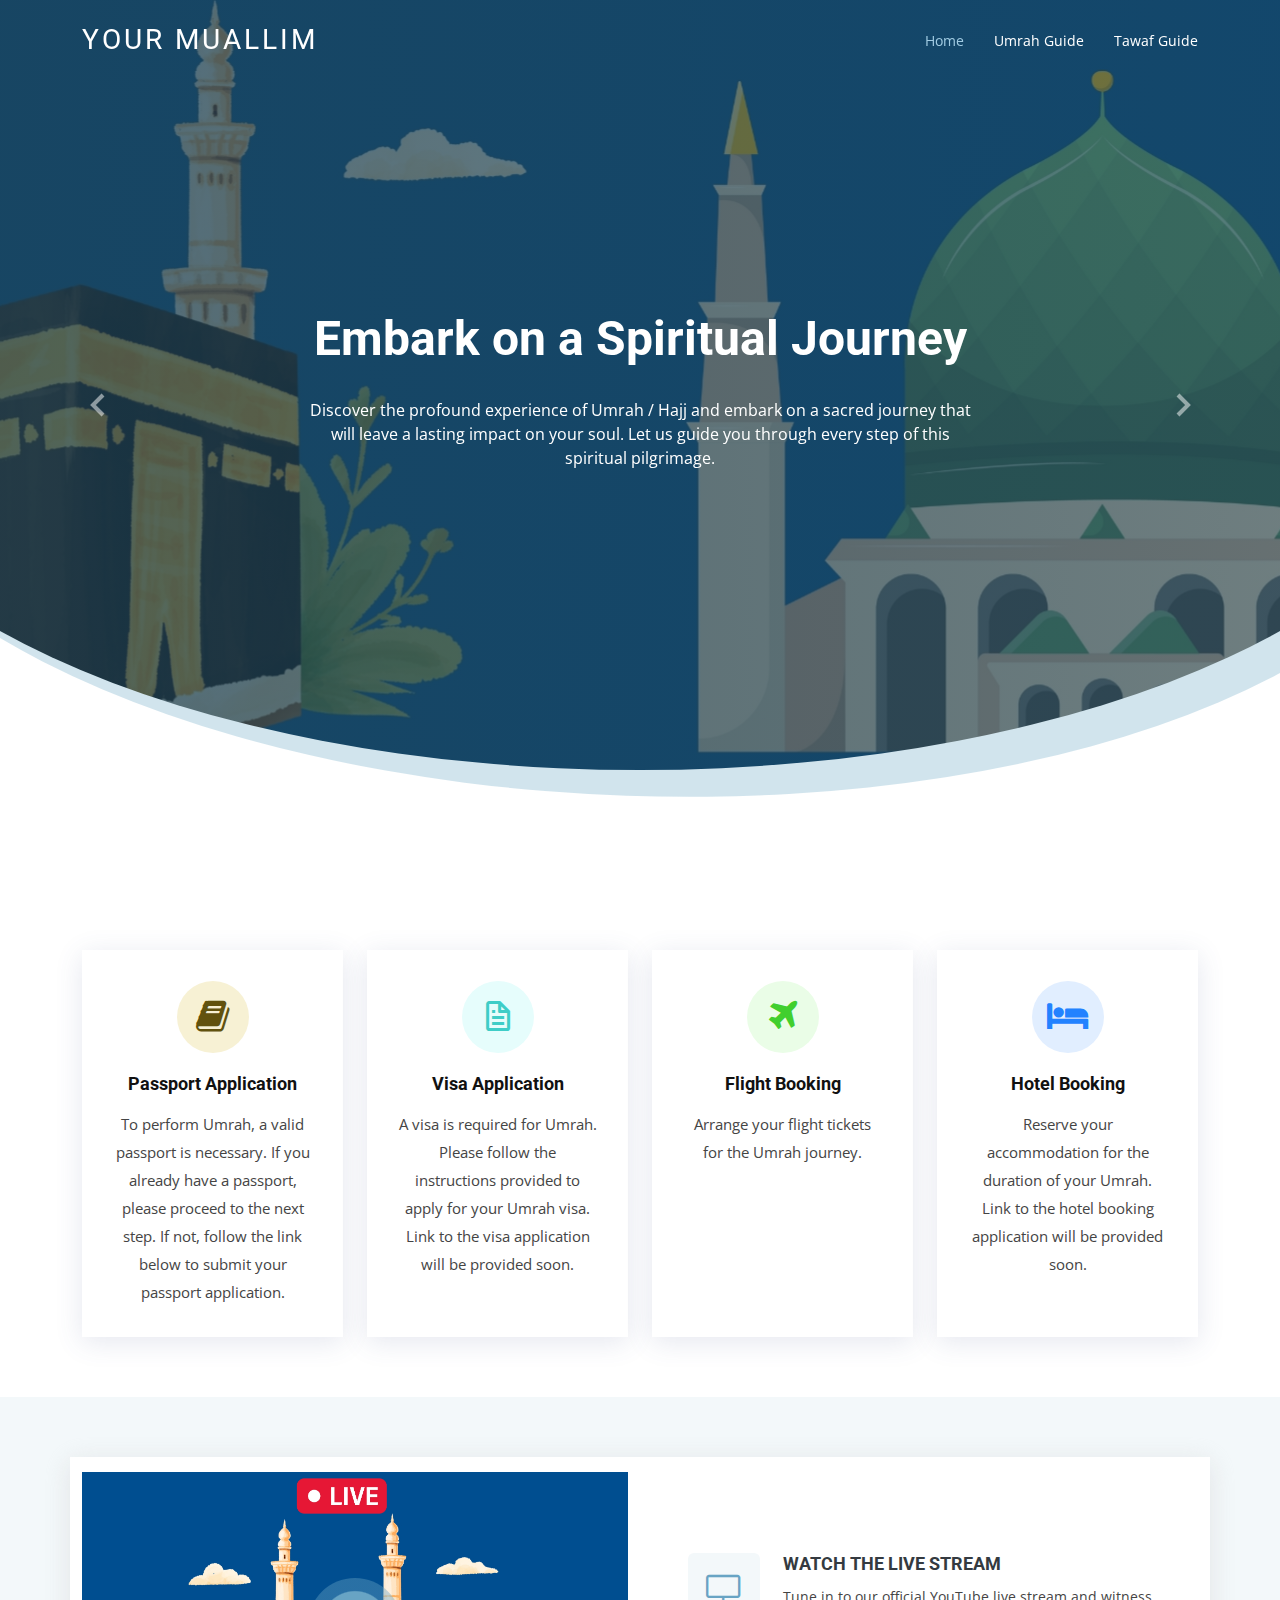
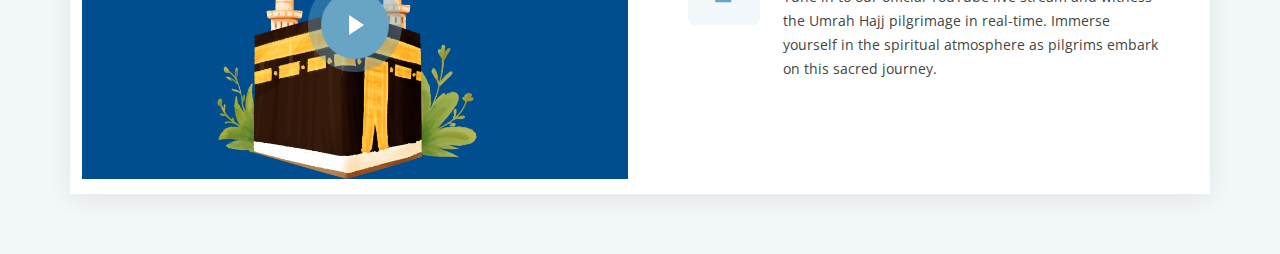
==== index.html @ bcca9d4d "Add files via upload" ====
<!DOCTYPE html>
<html lang="en">

<head>
  <meta charset="utf-8">
  <meta content="width=device-width, initial-scale=1.0" name="viewport">

  <title>Moderna Bootstrap Template - Index</title>
  <meta content="" name="description">
  <meta content="" name="keywords">

  <!-- Favicons -->
  <link href="assets/img/favicon.png" rel="icon">
  <link href="assets/img/apple-touch-icon.png" rel="apple-touch-icon">

  <!-- Google Fonts -->
  <link href="https://fonts.googleapis.com/css?family=Open+Sans:300,300i,400,400i,600,600i,700,700i|Roboto:300,300i,400,400i,500,500i,700,700i&display=swap" rel="stylesheet">

  <!-- Vendor CSS Files -->
  <link href="assets/vendor/animate.css/animate.min.css" rel="stylesheet">
  <link href="assets/vendor/aos/aos.css" rel="stylesheet">
  <link href="assets/vendor/bootstrap/css/bootstrap.min.css" rel="stylesheet">
  <link href="assets/vendor/bootstrap-icons/bootstrap-icons.css" rel="stylesheet">
  <link href="assets/vendor/boxicons/css/boxicons.min.css" rel="stylesheet">
  <link href="assets/vendor/glightbox/css/glightbox.min.css" rel="stylesheet">
  <link href="assets/vendor/swiper/swiper-bundle.min.css" rel="stylesheet">
  <link rel="stylesheet" href="https://cdnjs.cloudflare.com/ajax/libs/font-awesome/4.7.0/css/font-awesome.min.css">

  <!-- Template Main CSS File -->
  <link href="assets/css/style.css" rel="stylesheet">

  <!-- =======================================================
  * Template Name: Moderna
  * Updated: Mar 10 2023 with Bootstrap v5.2.3
  * Template URL: https://bootstrapmade.com/free-bootstrap-template-corporate-moderna/
  * Author: BootstrapMade.com
  * License: https://bootstrapmade.com/license/
  ======================================================== -->
</head>

<body>

  <!-- ======= Header ======= -->
  <header id="header" class="fixed-top d-flex align-items-center header-transparent">
    <div class="container d-flex justify-content-between align-items-center">

      <div class="logo">
        <h1 class="text-light"><a href="index.html"><span>Your Muallim</span></a></h1>
        <!-- Uncomment below if you prefer to use an image logo -->
        <!-- <a href="index.html"><img src="assets/img/logo.png" alt="" class="img-fluid"></a>-->
      </div>

      <nav id="navbar" class="navbar">
        <ul>
          <li><a class="active " href="index.html">Home</a></li>
          <li><a href="umrah.html">Umrah Guide</a></li>
          <li><a href="tawaf_steps.html">Tawaf Guide</a></li>
          <!-- <li><a href="portfolio.html">Portfolio</a></li>
          <li><a href="team.html">Team</a></li>
          <li><a href="blog.html">Blog</a></li>
          <li class="dropdown"><a href="#"><span>Drop Down</span> <i class="bi bi-chevron-down"></i></a>
            <ul>
              <li><a href="#">Drop Down 1</a></li>
              <li class="dropdown"><a href="#"><span>Deep Drop Down</span> <i class="bi bi-chevron-right"></i></a>
                <ul>
                  <li><a href="#">Deep Drop Down 1</a></li>
                  <li><a href="#">Deep Drop Down 2</a></li>
                  <li><a href="#">Deep Drop Down 3</a></li>
                  <li><a href="#">Deep Drop Down 4</a></li>
                  <li><a href="#">Deep Drop Down 5</a></li>
                </ul>
              </li>
              <li><a href="#">Drop Down 2</a></li>
              <li><a href="#">Drop Down 3</a></li>
              <li><a href="#">Drop Down 4</a></li>
            </ul>
          </li>
          <li><a href="contact.html">Contact Us</a></li> -->
        </ul>
        <i class="bi bi-list mobile-nav-toggle"></i>
      </nav><!-- .navbar -->

    </div>
  </header><!-- End Header -->

  <!-- ======= Hero Section ======= -->
  <section id="hero" class="d-flex justify-cntent-center align-items-center">
    <div id="heroCarousel" class="container carousel carousel-fade" data-bs-ride="carousel" data-bs-interval="5000">

      <!-- Slide 1 -->
      <div class="carousel-item active">
        <div class="carousel-container">
          <h2 class="animate__animated animate__fadeInDown">Embark on a <span>Spiritual Journey</span></h2>
          <p class="animate__animated animate__fadeInUp">Discover the profound experience of Umrah / Hajj and embark on a sacred journey that will leave a lasting impact on your soul. Let us guide you through every step of this spiritual pilgrimage.</p>
          <!-- <a href="" class="btn-get-started animate__animated animate__fadeInUp">Read More</a> -->
        </div>
      </div>

      <!-- Slide 2 -->
      <div class="carousel-item">
        <div class="carousel-container">
          <h2 class="animate__animated animate__fadeInDown">Step-by-Step Guidance</h2>
          <p class="animate__animated animate__fadeInUp">Our comprehensive guide provides you with step-by-step instructions for performing Umrah Hajj, ensuring you have a seamless and meaningful experience. From visa application to rituals and prayers, we've got you covered.</p>
          <!-- <a href="" class="btn-get-started animate__animated animate__fadeInUp">Read More</a> -->
        </div>
      </div>

      <!-- Slide 3 -->
      <div class="carousel-item">
        <div class="carousel-container">
          <h2 class="animate__animated animate__fadeInDown">Explore Holy Sites</h2>
          <p class="animate__animated animate__fadeInUp">Uncover the beauty and significance of the holy sites during your Umrah Hajj pilgrimage. Visit the Kaaba, Masjid al-Haram, and other sacred places that hold deep historical and religious significance. Let us be your guide to these cherished destinations.</p>
          <!-- <a href="" class="btn-get-started animate__animated animate__fadeInUp">Read More</a> -->
        </div>
      </div>

      <a class="carousel-control-prev" href="#heroCarousel" role="button" data-bs-slide="prev">
        <span class="carousel-control-prev-icon bx bx-chevron-left" aria-hidden="true"></span>
      </a>

      <a class="carousel-control-next" href="#heroCarousel" role="button" data-bs-slide="next">
        <span class="carousel-control-next-icon bx bx-chevron-right" aria-hidden="true"></span>
      </a>

    </div>
  </section><!-- End Hero -->

  <main id="main">

    <!-- ======= Services Section ======= -->
    <section class="services">
      <div class="container">

        <div class="row">
          <div class="col-md-6 col-lg-3 d-flex align-items-stretch" data-aos="fade-up">
            <div class="icon-box icon-box-pink">
              <div class="icon"><i class="fa fa-book"></i></div>
              <h4 class="title"><a href="">Passport Application</a></h4>
              <p class="description">To perform Umrah, a valid passport is necessary. If you already have a passport, please proceed to the next step. If not, follow the link below to submit your passport application.</p>
            </div>
          </div>

          <div class="col-md-6 col-lg-3 d-flex align-items-stretch" data-aos="fade-up" data-aos-delay="100">
            <div class="icon-box icon-box-cyan">
              <div class="icon"><i class="bx bx-file"></i></div>
              <h4 class="title"><a href="">Visa Application</a></h4>
              <p class="description">A visa is required for Umrah. Please follow the instructions provided to apply for your Umrah visa. Link to the visa application will be provided soon.</p>
            </div>
          </div>

          <div class="col-md-6 col-lg-3 d-flex align-items-stretch" data-aos="fade-up" data-aos-delay="200">
            <div class="icon-box icon-box-green">
              <div class="icon"><i class="fa fa-plane"></i></div>
              <h4 class="title"><a href="">Flight Booking</a></h4>
              <p class="description">Arrange your flight tickets for the Umrah journey.</p>
            </div>
          </div>

          <div class="col-md-6 col-lg-3 d-flex align-items-stretch" data-aos="fade-up" data-aos-delay="200">
            <div class="icon-box icon-box-blue">
              <div class="icon"><i class="fa fa-hotel"></i></div>
              <h4 class="title"><a href="">Hotel Booking</a></h4>
              <p class="description">Reserve your accommodation for the duration of your Umrah. Link to the hotel booking application will be provided soon.</p>
            </div>
          </div>

        </div>

      </div>
    </section><!-- End Services Section -->

    <!-- ======= Why Us Section ======= -->
    <section class="why-us section-bg" data-aos="fade-up" date-aos-delay="200">
      <div class="container">

        <div class="row">
          <div class="col-lg-6 video-box" id="videoContainer">
            <img src="assets/img/live_haram.jpg" class="img-fluid" alt="" style="height:100%;">
            <a href="#videoContainer" class="venobox play-btn mb-4" data-vbtype="video" data-autoplay="true" onclick="replaceWithIframe()"></a>
          </div>          

          <script>
            function replaceWithIframe() {
              var videoContainer = document.getElementById("videoContainer");
              videoContainer.innerHTML = '<iframe width="100%" height="100%" src="https://www.youtube.com/embed/qK-zm6rcYmA?autoplay=1" title="YouTube video player" frameborder="0" allow="accelerometer; autoplay; clipboard-write; encrypted-media; gyroscope; picture-in-picture; web-share" allowfullscreen></iframe>';
            }
          </script>
          
          <!-- <iframe width="817" height="460" src="https://www.youtube.com/embed/qK-zm6rcYmA" title="بث مباشر || قناة القرآن الكريم || Makkah Live" frameborder="0" allow="accelerometer; autoplay; clipboard-write; encrypted-media; gyroscope; picture-in-picture; web-share" allowfullscreen></iframe>           -->

          <div class="col-lg-6 d-flex flex-column justify-content-center p-5">

            <div class="icon-box">
              <div class="icon"><i class="fa fa-tv"></i></div>
              <h4 class="title"><a href="">Watch the Live Stream</a></h4>
              <p class="description">Tune in to our official YouTube live stream and witness the Umrah Hajj pilgrimage in real-time. Immerse yourself in the spiritual atmosphere as pilgrims embark on this sacred journey.</p>
            </div>

            <!-- <div class="icon-box">
              <div class="icon"><i class="bx bx-gift"></i></div>
              <h4 class="title"><a href="">Nemo Enim</a></h4>
              <p class="description">At vero eos et accusamus et iusto odio dignissimos ducimus qui blanditiis praesentium voluptatum deleniti atque</p>
            </div> -->

          </div>
        </div>

      </div>
    </section><!-- End Why Us Section -->

    <!-- ======= Features Section ======= -->
    <!-- <section class="features">
      <div class="container">

        <div class="section-title">
          <h2>Features</h2>
          <p>Magnam dolores commodi suscipit. Necessitatibus eius consequatur ex aliquid fuga eum quidem. Sit sint consectetur velit. Quisquam quos quisquam cupiditate. Et nemo qui impedit suscipit alias ea. Quia fugiat sit in iste officiis commodi quidem hic quas.</p>
        </div>

        <div class="row" data-aos="fade-up">
          <div class="col-md-5">
            <img src="assets/img/features-1.svg" class="img-fluid" alt="">
          </div>
          <div class="col-md-7 pt-4">
            <h3>Voluptatem dignissimos provident quasi corporis voluptates sit assumenda.</h3>
            <p class="fst-italic">
              Lorem ipsum dolor sit amet, consectetur adipiscing elit, sed do eiusmod tempor incididunt ut labore et dolore
              magna aliqua.
            </p>
            <ul>
              <li><i class="bi bi-check"></i> Ullamco laboris nisi ut aliquip ex ea commodo consequat.</li>
              <li><i class="bi bi-check"></i> Duis aute irure dolor in reprehenderit in voluptate velit.</li>
            </ul>
          </div>
        </div>

        <div class="row" data-aos="fade-up">
          <div class="col-md-5 order-1 order-md-2">
            <img src="assets/img/features-2.svg" class="img-fluid" alt="">
          </div>
          <div class="col-md-7 pt-5 order-2 order-md-1">
            <h3>Corporis temporibus maiores provident</h3>
            <p class="fst-italic">
              Lorem ipsum dolor sit amet, consectetur adipiscing elit, sed do eiusmod tempor incididunt ut labore et dolore
              magna aliqua.
            </p>
            <p>
              Ullamco laboris nisi ut aliquip ex ea commodo consequat. Duis aute irure dolor in reprehenderit in voluptate
              velit esse cillum dolore eu fugiat nulla pariatur. Excepteur sint occaecat cupidatat non proident, sunt in
              culpa qui officia deserunt mollit anim id est laborum
            </p>
          </div>
        </div>

        <div class="row" data-aos="fade-up">
          <div class="col-md-5">
            <img src="assets/img/features-3.svg" class="img-fluid" alt="">
          </div>
          <div class="col-md-7 pt-5">
            <h3>Sunt consequatur ad ut est nulla consectetur reiciendis animi voluptas</h3>
            <p>Cupiditate placeat cupiditate placeat est ipsam culpa. Delectus quia minima quod. Sunt saepe odit aut quia voluptatem hic voluptas dolor doloremque.</p>
            <ul>
              <li><i class="bi bi-check"></i> Ullamco laboris nisi ut aliquip ex ea commodo consequat.</li>
              <li><i class="bi bi-check"></i> Duis aute irure dolor in reprehenderit in voluptate velit.</li>
              <li><i class="bi bi-check"></i> Facilis ut et voluptatem aperiam. Autem soluta ad fugiat.</li>
            </ul>
          </div>
        </div>

        <div class="row" data-aos="fade-up">
          <div class="col-md-5 order-1 order-md-2">
            <img src="assets/img/features-4.svg" class="img-fluid" alt="">
          </div>
          <div class="col-md-7 pt-5 order-2 order-md-1">
            <h3>Quas et necessitatibus eaque impedit ipsum animi consequatur incidunt in</h3>
            <p class="fst-italic">
              Lorem ipsum dolor sit amet, consectetur adipiscing elit, sed do eiusmod tempor incididunt ut labore et dolore
              magna aliqua.
            </p>
            <p>
              Ullamco laboris nisi ut aliquip ex ea commodo consequat. Duis aute irure dolor in reprehenderit in voluptate
              velit esse cillum dolore eu fugiat nulla pariatur. Excepteur sint occaecat cupidatat non proident, sunt in
              culpa qui officia deserunt mollit anim id est laborum
            </p>
          </div>
        </div>

      </div>
    </section> --> <!-- End Features Section -->

  <!-- </main>End #main -->

  <!-- ======= Footer ======= -->
  <!-- <footer id="footer" data-aos="fade-up" data-aos-easing="ease-in-out" data-aos-duration="500">

    <div class="footer-newsletter">
      <div class="container">
        <div class="row">
          <div class="col-lg-6">
            <h4>Our Newsletter</h4>
            <p>Tamen quem nulla quae legam multos aute sint culpa legam noster magna</p>
          </div>
          <div class="col-lg-6">
            <form action="" method="post">
              <input type="email" name="email"><input type="submit" value="Subscribe">
            </form>
          </div>
        </div>
      </div>
    </div>

    <div class="footer-top">
      <div class="container">
        <div class="row">

          <div class="col-lg-3 col-md-6 footer-links">
            <h4>Useful Links</h4>
            <ul>
              <li><i class="bx bx-chevron-right"></i> <a href="#">Home</a></li>
              <li><i class="bx bx-chevron-right"></i> <a href="#">About us</a></li>
              <li><i class="bx bx-chevron-right"></i> <a href="#">Services</a></li>
              <li><i class="bx bx-chevron-right"></i> <a href="#">Terms of service</a></li>
              <li><i class="bx bx-chevron-right"></i> <a href="#">Privacy policy</a></li>
            </ul>
          </div>

          <div class="col-lg-3 col-md-6 footer-links">
            <h4>Our Services</h4>
            <ul>
              <li><i class="bx bx-chevron-right"></i> <a href="#">Web Design</a></li>
              <li><i class="bx bx-chevron-right"></i> <a href="#">Web Development</a></li>
              <li><i class="bx bx-chevron-right"></i> <a href="#">Product Management</a></li>
              <li><i class="bx bx-chevron-right"></i> <a href="#">Marketing</a></li>
              <li><i class="bx bx-chevron-right"></i> <a href="#">Graphic Design</a></li>
            </ul>
          </div>

          <div class="col-lg-3 col-md-6 footer-contact">
            <h4>Contact Us</h4>
            <p>
              A108 Adam Street <br>
              New York, NY 535022<br>
              United States <br><br>
              <strong>Phone:</strong> +1 5589 55488 55<br>
              <strong>Email:</strong> info@example.com<br>
            </p>

          </div>

          <div class="col-lg-3 col-md-6 footer-info">
            <h3>About Moderna</h3>
            <p>Cras fermentum odio eu feugiat lide par naso tierra. Justo eget nada terra videa magna derita valies darta donna mare fermentum iaculis eu non diam phasellus.</p>
            <div class="social-links mt-3">
              <a href="#" class="twitter"><i class="bx bxl-twitter"></i></a>
              <a href="#" class="facebook"><i class="bx bxl-facebook"></i></a>
              <a href="#" class="instagram"><i class="bx bxl-instagram"></i></a>
              <a href="#" class="linkedin"><i class="bx bxl-linkedin"></i></a>
            </div>
          </div>

        </div>
      </div>
    </div> --> 

    <!-- <div class="container">
      <div class="copyright">
        &copy; Copyright <strong><span>Moderna</span></strong>. All Rights Reserved
      </div>
      <div class="credits"> -->
        <!-- All the links in the footer should remain intact. -->
        <!-- You can delete the links only if you purchased the pro version. -->
        <!-- Licensing information: https://bootstrapmade.com/license/ -->
        <!-- Purchase the pro version with working PHP/AJAX contact form: https://bootstrapmade.com/free-bootstrap-template-corporate-moderna/ -->
        <!-- Designed by <a href="https://bootstrapmade.com/">BootstrapMade</a>
      </div>
    </div> -->
  <!-- </footer>End Footer -->

  <!-- <a href="#" class="back-to-top d-flex align-items-center justify-content-center"><i class="bi bi-arrow-up-short"></i></a> -->

  <!-- Vendor JS Files -->
  <script src="assets/vendor/purecounter/purecounter_vanilla.js"></script>
  <script src="assets/vendor/aos/aos.js"></script>
  <script src="assets/vendor/bootstrap/js/bootstrap.bundle.min.js"></script>
  <script src="assets/vendor/glightbox/js/glightbox.min.js"></script>
  <script src="assets/vendor/isotope-layout/isotope.pkgd.min.js"></script>
  <script src="assets/vendor/swiper/swiper-bundle.min.js"></script>
  <script src="assets/vendor/waypoints/noframework.waypoints.js"></script>
  <script src="assets/vendor/php-email-form/validate.js"></script>

  <!-- Template Main JS File -->
  <script src="assets/js/main.js"></script>

</body>

</html>
---- assets/css/style.css ----
/**
* Template Name: Moderna
* Updated: Mar 10 2023 with Bootstrap v5.2.3
* Template URL: https://bootstrapmade.com/free-bootstrap-template-corporate-moderna/
* Author: BootstrapMade.com
* License: https://bootstrapmade.com/license/
*/

/*--------------------------------------------------------------
# General
--------------------------------------------------------------*/
body {
  font-family: "Open Sans", sans-serif;
  color: #444;
}

a {
  color: #4fa6d5;
  text-decoration: none;
}

a:hover {
  color: #45beff;
  text-decoration: none;
}

h1,
h2,
h3,
h4,
h5,
h6,
.font-primary {
  font-family: "Roboto", sans-serif;
}

/*--------------------------------------------------------------
# Back to top button
--------------------------------------------------------------*/
.back-to-top {
  position: fixed;
  visibility: hidden;
  opacity: 0;
  right: 15px;
  bottom: 15px;
  z-index: 99999;
  background: #68A4C4;
  width: 40px;
  height: 40px;
  border-radius: 4px;
  transition: all 0.4s;
}

.back-to-top i {
  font-size: 24px;
  color: #fff;
  line-height: 0;
}

.back-to-top:hover {
  background: #85b6cf;
  color: #fff;
}

.back-to-top.active {
  visibility: visible;
  opacity: 1;
}

/*--------------------------------------------------------------
# Header
--------------------------------------------------------------*/
#header {
  height: 80px;
  transition: all 0.5s;
  z-index: 997;
  transition: all 0.5s;
  background: #1e4356;
}

#header.header-transparent {
  background: none;
}

#header.header-scrolled {
  background: rgba(30, 67, 86, 0.8);
  height: 60px;
}

#header .logo h1 {
  font-size: 28px;
  margin: 0;
  padding: 4px 0;
  line-height: 1;
  font-weight: 400;
  letter-spacing: 3px;
  text-transform: uppercase;
}

#header .logo h1 a,
#header .logo h1 a:hover {
  color: #fff;
  text-decoration: none;
}

#header .logo img {
  padding: 0;
  margin: 0;
  max-height: 40px;
}

#main {
  margin-top: 80px;
}

/*--------------------------------------------------------------
# Navigation Menu
--------------------------------------------------------------*/
/**
* Desktop Navigation 
*/
.navbar {
  padding: 0;
}

.navbar ul {
  margin: 0;
  padding: 0;
  display: flex;
  list-style: none;
  align-items: center;
}

.navbar li {
  position: relative;
}

.navbar a,
.navbar a:focus {
  display: flex;
  align-items: center;
  justify-content: space-between;
  padding: 10px 0 10px 30px;
  font-family: "Open Sans", sans-serif;
  font-size: 14px;
  color: #fff;
  white-space: nowrap;
  transition: 0.3s;
}

.navbar a i,
.navbar a:focus i {
  font-size: 12px;
  line-height: 0;
  margin-left: 5px;
}

.navbar a:hover,
.navbar .active,
.navbar .active:focus,
.navbar li:hover>a {
  color: #a2cce3;
}

.navbar .dropdown ul {
  display: block;
  position: absolute;
  left: 14px;
  top: calc(100% + 30px);
  margin: 0;
  padding: 10px 0;
  z-index: 99;
  opacity: 0;
  visibility: hidden;
  background: #fff;
  box-shadow: 0px 0px 30px rgba(127, 137, 161, 0.25);
  transition: 0.3s;
}

.navbar .dropdown ul li {
  min-width: 200px;
}

.navbar .dropdown ul a {
  padding: 10px 20px;
  font-size: 14px;
  text-transform: none;
  color: #1c3745;
}

.navbar .dropdown ul a i {
  font-size: 12px;
}

.navbar .dropdown ul a:hover,
.navbar .dropdown ul .active:hover,
.navbar .dropdown ul li:hover>a {
  color: #68A4C4;
}

.navbar .dropdown:hover>ul {
  opacity: 1;
  top: 100%;
  visibility: visible;
}

.navbar .dropdown .dropdown ul {
  top: 0;
  left: calc(100% - 30px);
  visibility: hidden;
}

.navbar .dropdown .dropdown:hover>ul {
  opacity: 1;
  top: 0;
  left: 100%;
  visibility: visible;
}

@media (max-width: 1366px) {
  .navbar .dropdown .dropdown ul {
    left: -90%;
  }

  .navbar .dropdown .dropdown:hover>ul {
    left: -100%;
  }
}

/**
* Mobile Navigation 
*/
.mobile-nav-toggle {
  color: #fff;
  font-size: 28px;
  cursor: pointer;
  display: none;
  line-height: 0;
  transition: 0.5s;
}

@media (max-width: 991px) {
  .mobile-nav-toggle {
    display: block;
  }

  .navbar ul {
    display: none;
  }
}

.navbar-mobile {
  position: fixed;
  overflow: hidden;
  top: 0;
  right: 0;
  left: 0;
  bottom: 0;
  background: rgba(17, 38, 48, 0.9);
  transition: 0.3s;
}

.navbar-mobile .mobile-nav-toggle {
  position: absolute;
  top: 15px;
  right: 15px;
}

.navbar-mobile ul {
  display: block;
  position: absolute;
  top: 55px;
  right: 15px;
  bottom: 15px;
  left: 15px;
  padding: 10px 0;
  background-color: #fff;
  overflow-y: auto;
  transition: 0.3s;
}

.navbar-mobile a,
.navbar-mobile a:focus {
  padding: 10px 20px;
  font-size: 15px;
  color: #1e4356;
}

.navbar-mobile a:hover,
.navbar-mobile .active,
.navbar-mobile li:hover>a {
  color: #68A4C4;
}

.navbar-mobile .getstarted,
.navbar-mobile .getstarted:focus {
  margin: 15px;
}

.navbar-mobile .dropdown ul {
  position: static;
  display: none;
  margin: 10px 20px;
  padding: 10px 0;
  z-index: 99;
  opacity: 1;
  visibility: visible;
  background: #fff;
  box-shadow: 0px 0px 30px rgba(127, 137, 161, 0.25);
}

.navbar-mobile .dropdown ul li {
  min-width: 200px;
}

.navbar-mobile .dropdown ul a {
  padding: 10px 20px;
}

.navbar-mobile .dropdown ul a i {
  font-size: 12px;
}

.navbar-mobile .dropdown ul a:hover,
.navbar-mobile .dropdown ul .active:hover,
.navbar-mobile .dropdown ul li:hover>a {
  color: #68A4C4;
}

.navbar-mobile .dropdown>.dropdown-active {
  display: block;
}

/*--------------------------------------------------------------
# Hero Section
--------------------------------------------------------------*/
#hero {
  width: 100%;
  height: 90vh;
  overflow: hidden;
  position: relative;
}

#hero::after {
  content: "";
  position: absolute;
  left: 50%;
  top: 0;
  width: 130%;
  height: 95%;
  background: linear-gradient(to right, rgba(30, 67, 86, 0.8), rgba(30, 67, 86, 0.6)), url("../img/kabah.jpg") center top no-repeat;
  z-index: 0;
  border-radius: 0 0 50% 50%;
  transform: translateX(-50%) rotate(0deg);
}

#hero::before {
  content: "";
  position: absolute;
  left: 50%;
  top: 0;
  width: 130%;
  height: 96%;
  background: #68A4C4;
  opacity: 0.3;
  z-index: 0;
  border-radius: 0 0 50% 50%;
  transform: translateX(-50%) translateY(18px) rotate(2deg);
}

#hero .carousel-container {
  display: flex;
  justify-content: center;
  align-items: center;
  flex-direction: column;
  text-align: center;
  bottom: 0;
  top: 0;
  left: 0;
  right: 0;
}

#hero h2 {
  color: #fff;
  margin-bottom: 30px;
  font-size: 48px;
  font-weight: 700;
}

#hero p {
  width: 80%;
  animation-delay: 0.4s;
  margin: 0 auto 30px auto;
  color: #fff;
}

#hero .carousel-control-prev,
#hero .carousel-control-next {
  width: 10%;
}

#hero .carousel-control-next-icon,
#hero .carousel-control-prev-icon {
  background: none;
  font-size: 48px;
  line-height: 1;
  width: auto;
  height: auto;
}

#hero .btn-get-started {
  font-family: "Roboto", sans-serif;
  font-weight: 500;
  font-size: 14px;
  letter-spacing: 1px;
  display: inline-block;
  padding: 12px 32px;
  border-radius: 50px;
  transition: 0.5s;
  line-height: 1;
  margin: 10px;
  color: #fff;
  animation-delay: 0.8s;
  border: 2px solid #68A4C4;
}

#hero .btn-get-started:hover {
  background: #68A4C4;
  color: #fff;
  text-decoration: none;
}

@media (min-width: 1024px) {
  #hero p {
    width: 60%;
  }

  #hero .carousel-control-prev,
  #hero .carousel-control-next {
    width: 5%;
  }
}

@media (max-width: 768px) {
  #hero::after {
    width: 180%;
    height: 95%;
    border-radius: 0 0 50% 50%;
    transform: translateX(-50%) rotate(0deg);
  }

  #hero::before {
    top: 0;
    width: 180%;
    height: 94%;
    border-radius: 0 0 50% 50%;
    transform: translateX(-50%) translateY(20px) rotate(4deg);
  }
}

@media (max-width: 575px) {
  #hero h2 {
    font-size: 30px;
  }

  #hero::after {
    left: 40%;
    top: 0;
    width: 200%;
    height: 95%;
    border-radius: 0 0 50% 50%;
    transform: translateX(-50%) rotate(0deg);
  }

  #hero::before {
    left: 50%;
    top: 0;
    width: 200%;
    height: 94%;
    border-radius: 0 0 50% 50%;
    transform: translateX(-50%) translateY(20px) rotate(4deg);
  }
}

/*--------------------------------------------------------------
# Hero No Slider Section
--------------------------------------------------------------*/
#hero-no-slider {
  width: 100%;
  height: 100vh;
  overflow: hidden;
  position: relative;
  text-align: center;
}

#hero-no-slider::before {
  content: "";
  position: absolute;
  left: 0;
  top: 0;
  right: 0;
  bottom: 0;
  background: linear-gradient(to right, rgba(30, 67, 86, 0.8), rgba(30, 67, 86, 0.6)), url("../img/kabah.jpg") center top no-repeat;
}

#hero-no-slider h2 {
  color: #fff;
  margin-bottom: 15px;
  font-size: 48px;
  font-weight: 700;
}

#hero-no-slider p {
  color: #fff;
}

#hero-no-slider .btn-get-started {
  font-family: "Roboto", sans-serif;
  font-weight: 500;
  font-size: 14px;
  letter-spacing: 1px;
  display: inline-block;
  padding: 12px 32px;
  border-radius: 50px;
  transition: 0.5s;
  line-height: 1;
  margin: 10px;
  color: #fff;
  animation-delay: 0.8s;
  border: 2px solid #68A4C4;
}

#hero-no-slider .btn-get-started:hover {
  background: #68A4C4;
  color: #fff;
  text-decoration: none;
}

@media (max-width: 575px) {
  #hero-no-slider h2 {
    font-size: 30px;
  }
}

/*--------------------------------------------------------------
# Sections General
--------------------------------------------------------------*/
section {
  padding: 60px 0;
}

.section-bg {
  background-color: #f3f8fa;
}

.section-title {
  text-align: center;
  padding-bottom: 30px;
}

.section-title h2 {
  font-size: 28px;
  font-weight: 400;
  margin-bottom: 20px;
  padding-bottom: 20px;
  position: relative;
}

.section-title h2::before {
  content: "";
  position: absolute;
  display: block;
  width: 120px;
  height: 1px;
  background: #ddd;
  bottom: 1px;
  left: calc(50% - 60px);
}

.section-title h2::after {
  content: "";
  position: absolute;
  display: block;
  width: 40px;
  height: 3px;
  background: #68A4C4;
  bottom: 0;
  left: calc(50% - 20px);
}

.section-title p {
  margin-bottom: 0;
}

/*--------------------------------------------------------------
# Breadcrumbs
--------------------------------------------------------------*/
.breadcrumbs {
  padding: 15px 0;
  background-color: #f3f8fa;
  min-height: 40px;
}

.breadcrumbs h2 {
  font-size: 28px;
  font-weight: 300;
}

.breadcrumbs ol {
  display: flex;
  flex-wrap: wrap;
  list-style: none;
  padding: 0;
  margin: 0;
}

.breadcrumbs ol li+li {
  padding-left: 10px;
}

.breadcrumbs ol li+li::before {
  display: inline-block;
  padding-right: 10px;
  color: #6c757d;
  content: "/";
}

@media (max-width: 768px) {
  .breadcrumbs .d-flex {
    display: block !important;
  }

  .breadcrumbs ol {
    display: block;
  }

  .breadcrumbs ol li {
    display: inline-block;
  }
}

/*--------------------------------------------------------------
# Our Services
--------------------------------------------------------------*/
.services {
  padding-bottom: 20px;
}

.services .icon-box {
  padding: 30px;
  position: relative;
  overflow: hidden;
  margin: 0 0 40px 0;
  background: #fff;
  box-shadow: 0 5px 26px 0 rgba(68, 88, 144, 0.14);
  transition: all 0.3s ease-in-out;
  text-align: center;
  border: 1px solid #fff;
}

.services .icon {
  margin: 0 auto 20px auto;
  padding-top: 17px;
  display: inline-block;
  text-align: center;
  border-radius: 50%;
  width: 72px;
  height: 72px;
}

.services .icon i {
  font-size: 36px;
  line-height: 1;
}

.services .title {
  font-weight: 700;
  margin-bottom: 15px;
  font-size: 18px;
}

.services .title a {
  color: #111;
}

.services .description {
  font-size: 15px;
  line-height: 28px;
  margin-bottom: 0;
}

.services .icon-box-pink .icon {
  background: #f7f1d4;
}

.services .icon-box-pink .icon i {
  color: #61520e;
}

.services .icon-box-pink:hover {
  border-color: #4f6906;
}

.services .icon-box-cyan .icon {
  background: #e6fdfc;
}

.services .icon-box-cyan .icon i {
  color: #3fcdc7;
}

.services .icon-box-cyan:hover {
  border-color: #3fcdc7;
}

.services .icon-box-green .icon {
  background: #eafde7;
}

.services .icon-box-green .icon i {
  color: #41cf2e;
}

.services .icon-box-green:hover {
  border-color: #41cf2e;
}

.services .icon-box-blue .icon {
  background: #e1eeff;
}

.services .icon-box-blue .icon i {
  color: #2282ff;
}

.services .icon-box-blue:hover {
  border-color: #2282ff;
}

/*--------------------------------------------------------------
# Why Us
--------------------------------------------------------------*/
.why-us .container {
  box-shadow: 0 5px 25px 0 rgba(214, 215, 216, 0.6);
  background: #fff;
}

.why-us .icon-box+.icon-box {
  margin-top: 50px;
}

.why-us .icon-box .icon {
  float: left;
  display: flex;
  align-items: center;
  justify-content: center;
  width: 72px;
  height: 72px;
  background: #f3f8fa;
  border-radius: 6px;
  transition: 0.5s;
}

.why-us .icon-box .icon i {
  color: #68A4C4;
  font-size: 32px;
}

.why-us .icon-box:hover .icon {
  background: #68A4C4;
}

.why-us .icon-box:hover .icon i {
  color: #fff;
}

.why-us .icon-box .title {
  margin-left: 95px;
  font-weight: 700;
  margin-bottom: 10px;
  font-size: 18px;
  text-transform: uppercase;
}

.why-us .icon-box .title a {
  color: #343a40;
  transition: 0.3s;
}

.why-us .icon-box .title a:hover {
  color: #68A4C4;
}

.why-us .icon-box .description {
  margin-left: 95px;
  line-height: 24px;
  font-size: 14px;
}

.why-us .video-box {
  position: relative;
}

.why-us .video-box img {
  padding-top: 15px;
  padding-bottom: 15px;
}

.why-us .play-btn {
  width: 94px;
  height: 94px;
  background: radial-gradient(#68A4C4 50%, rgba(104, 164, 196, 0.4) 52%);
  border-radius: 50%;
  display: block;
  position: absolute;
  left: calc(50% - 47px);
  top: calc(50% - 47px);
  overflow: hidden;
}

.why-us .play-btn::after {
  content: "";
  position: absolute;
  left: 50%;
  top: 50%;
  transform: translateX(-40%) translateY(-50%);
  width: 0;
  height: 0;
  border-top: 10px solid transparent;
  border-bottom: 10px solid transparent;
  border-left: 15px solid #fff;
  z-index: 100;
  transition: all 400ms cubic-bezier(0.55, 0.055, 0.675, 0.19);
}

.why-us .play-btn::before {
  content: "";
  position: absolute;
  width: 120px;
  height: 120px;
  animation-delay: 0s;
  animation: pulsate-btn 2s;
  animation-direction: forwards;
  animation-iteration-count: infinite;
  animation-timing-function: steps;
  opacity: 1;
  border-radius: 50%;
  border: 5px solid rgba(104, 164, 196, 0.7);
  top: -15%;
  left: -15%;
  background: rgba(198, 16, 0, 0);
}

.why-us .play-btn:hover::after {
  border-left: 15px solid #68A4C4;
  transform: scale(20);
}

.why-us .play-btn:hover::before {
  content: "";
  position: absolute;
  left: 50%;
  top: 50%;
  transform: translateX(-40%) translateY(-50%);
  width: 0;
  height: 0;
  border: none;
  border-top: 10px solid transparent;
  border-bottom: 10px solid transparent;
  border-left: 15px solid #fff;
  z-index: 200;
  animation: none;
  border-radius: 0;
}

@keyframes pulsate-btn {
  0% {
    transform: scale(0.6, 0.6);
    opacity: 1;
  }

  100% {
    transform: scale(1, 1);
    opacity: 0;
  }
}

/*--------------------------------------------------------------
# Features
--------------------------------------------------------------*/
.features .row+.row {
  margin-top: 100px;
}

.features h3 {
  font-weight: 400;
  font-size: 24px;
}

.features ul {
  list-style: none;
  padding: 0;
}

.features ul li {
  padding-bottom: 10px;
}

.features ul i {
  font-size: 20px;
  padding-right: 4px;
  color: #68A4C4;
}

.features p:last-child {
  margin-bottom: 0;
}

/*--------------------------------------------------------------
# About
--------------------------------------------------------------*/
.about h3 {
  font-weight: 400;
  font-size: 26px;
}

.about ul {
  list-style: none;
  padding: 0;
}

.about ul li {
  padding-bottom: 10px;
}

.about ul i {
  font-size: 20px;
  padding-right: 4px;
  color: #68A4C4;
}

.about p:last-child {
  margin-bottom: 0;
}

/*--------------------------------------------------------------
# Facts
--------------------------------------------------------------*/
.facts .counters span {
  font-size: 48px;
  display: block;
  color: #68A4C4;
}

.facts .counters p {
  padding: 0;
  margin: 0 0 20px 0;
  font-family: "Roboto", sans-serif;
  font-size: 14px;
}

/*--------------------------------------------------------------
# Our Skills
--------------------------------------------------------------*/
.skills {
  padding: 60px 0;
}

.skills .progress {
  height: 35px;
  margin-bottom: 10px;
}

.skills .progress .skill {
  line-height: 35px;
  padding: 0;
  margin: 0 0 0 20px;
  text-transform: uppercase;
}

.skills .progress .skill .val {
  float: right;
  font-style: normal;
  margin: 0 20px 0 0;
}

.skills .progress-bar {
  width: 1px;
  text-align: left;
  transition: 0.9s;
}

/*--------------------------------------------------------------
# Tetstimonials
--------------------------------------------------------------*/
.testimonials {
  padding: 60px 0;
}

.testimonials .section-header {
  margin-bottom: 40px;
}

.testimonials .testimonials-carousel {
  overflow: hidden;
}

.testimonials .testimonial-item {
  text-align: center;
}

.testimonials .testimonial-item .testimonial-img {
  width: 120px;
  border-radius: 50%;
  border: 4px solid #fff;
  margin: 0 auto;
}

.testimonials .testimonial-item h3 {
  font-size: 20px;
  font-weight: bold;
  margin: 10px 0 5px 0;
  color: #111;
}

.testimonials .testimonial-item h4 {
  font-size: 14px;
  color: #999;
  margin: 0 0 15px 0;
}

.testimonials .testimonial-item .quote-icon-left,
.testimonials .testimonial-item .quote-icon-right {
  color: #fbfcfd;
  font-size: 26px;
}

.testimonials .testimonial-item .quote-icon-left {
  display: inline-block;
  left: -5px;
  position: relative;
}

.testimonials .testimonial-item .quote-icon-right {
  display: inline-block;
  right: -5px;
  position: relative;
  top: 10px;
}

.testimonials .testimonial-item p {
  font-style: italic;
  margin: 0 auto 15px auto;
}

.testimonials .swiper-pagination {
  margin-top: 20px;
  position: relative;
}

.testimonials .swiper-pagination .swiper-pagination-bullet {
  width: 12px;
  height: 12px;
  background-color: #fff;
  opacity: 1;
  border: 1px solid #68A4C4;
}

.testimonials .swiper-pagination .swiper-pagination-bullet-active {
  background-color: #68A4C4;
}

/*--------------------------------------------------------------
# Service Details
--------------------------------------------------------------*/
.service-details {
  padding-bottom: 10px;
}

.service-details .card {
  border: 0;
  padding: 0 30px;
  margin-bottom: 60px;
  position: relative;
}

.service-details .card-img {
  width: calc(100% + 60px);
  margin-left: -30px;
  overflow: hidden;
  z-index: 9;
  border-radius: 0;
}

.service-details .card-img img {
  max-width: 100%;
  transition: all 0.3s ease-in-out;
}

.service-details .card-body {
  z-index: 10;
  background: #fff;
  border-top: 4px solid #fff;
  padding: 30px;
  box-shadow: 0px 2px 15px rgba(0, 0, 0, 0.1);
  margin-top: -60px;
  transition: 0.3s;
}

.service-details .card-title {
  font-weight: 700;
  text-align: center;
  margin-bottom: 20px;
}

.service-details .card-title a {
  color: #1e4356;
  transition: 0.3s;
}

.service-details .card-text {
  color: #5e5e5e;
}

.service-details .read-more a {
  color: #777777;
  text-transform: uppercase;
  font-weight: 600;
  font-size: 12px;
  transition: 0.3s;
}

.service-details .read-more a:hover {
  color: #68A4C4;
}

.service-details .card:hover img {
  transform: scale(1.1);
}

.service-details .card:hover .card-body {
  border-color: #68A4C4;
}

.service-details .card:hover .card-body .card-title a {
  color: #68A4C4;
}

/*--------------------------------------------------------------
# Pricing
--------------------------------------------------------------*/
.pricing .row {
  padding-top: 40px;
}

.pricing .box {
  padding: 40px;
  margin-bottom: 30px;
  box-shadow: 0px 0px 30px rgba(73, 78, 92, 0.15);
  background: #fff;
  text-align: center;
}

.pricing h3 {
  font-weight: 300;
  margin-bottom: 15px;
  font-size: 28px;
}

.pricing h4 {
  font-size: 46px;
  color: #68A4C4;
  font-weight: 400;
  font-family: "Open Sans", sans-serif;
  margin-bottom: 25px;
}

.pricing h4 span {
  color: #bababa;
  font-size: 18px;
  display: block;
}

.pricing ul {
  padding: 0;
  list-style: none;
  color: #999;
  text-align: left;
  line-height: 20px;
}

.pricing ul li {
  padding-bottom: 12px;
}

.pricing ul i {
  color: #68A4C4;
  font-size: 18px;
  padding-right: 4px;
}

.pricing ul .na {
  color: #ccc;
}

.pricing ul .na i {
  color: #ccc;
}

.pricing ul .na span {
  text-decoration: line-through;
}

.pricing .get-started-btn {
  background: #1e4356;
  display: inline-block;
  padding: 6px 30px;
  border-radius: 20px;
  color: #fff;
  transition: none;
  font-size: 14px;
  font-weight: 400;
  font-family: "Roboto", sans-serif;
  transition: 0.3s;
}

.pricing .get-started-btn:hover {
  background: #68A4C4;
}

.pricing .featured {
  z-index: 10;
  margin: -30px -5px 0 -5px;
}

.pricing .featured .get-started-btn {
  background: #68A4C4;
}

.pricing .featured .get-started-btn:hover {
  background: #85b6cf;
}

@media (max-width: 992px) {
  .pricing .box {
    max-width: 60%;
    margin: 0 auto 30px auto;
  }
}

@media (max-width: 767px) {
  .pricing .box {
    max-width: 80%;
    margin: 0 auto 30px auto;
  }
}

@media (max-width: 420px) {
  .pricing .box {
    max-width: 100%;
    margin: 0 auto 30px auto;
  }
}

/*--------------------------------------------------------------
# Portfolio
--------------------------------------------------------------*/
.portfolio {
  padding-bottom: 60px;
}

.portfolio #portfolio-flters {
  padding: 0;
  margin: 0 0 35px 0;
  list-style: none;
  text-align: center;
}

.portfolio #portfolio-flters li {
  cursor: pointer;
  margin: 0 12px 5px 12px;
  display: inline-block;
  padding: 0 4px 6px 4px;
  font-size: 16px;
  font-weight: 500;
  line-height: 20px;
  color: #444;
  transition: all 0.3s ease-in-out;
  border-bottom: 2px solid #fff;
  font-family: "Roboto", sans-serif;
}

.portfolio #portfolio-flters li:hover,
.portfolio #portfolio-flters li.filter-active {
  border-color: #68A4C4;
  color: #68A4C4;
}

.portfolio .portfolio-item {
  background: #1e4356;
  overflow: hidden;
  min-height: 200px;
  position: relative;
  border-radius: 4px;
  margin: 0 0 30px 0;
}

.portfolio .portfolio-item img {
  transition: all 0.3s ease-in-out;
}

.portfolio .portfolio-item .portfolio-info {
  opacity: 0;
  position: absolute;
  transition: all 0.3s linear;
  text-align: center;
  top: 10%;
  left: 0;
  right: 0;
}

.portfolio .portfolio-item .portfolio-info h3 {
  font-size: 22px;
  color: #fff;
  font-weight: bold;
}

.portfolio .portfolio-item .portfolio-info a i {
  color: rgba(255, 255, 255, 0.6);
  font-size: 28px;
  transition: 0.3s;
}

.portfolio .portfolio-item .portfolio-info a i:hover {
  color: white;
}

.portfolio .portfolio-item:hover img {
  opacity: 0.6;
  transform: scale(1.1);
}

.portfolio .portfolio-item:hover .portfolio-info {
  opacity: 1;
  top: calc(50% - 30px);
}

/*--------------------------------------------------------------
# Portfolio Details
--------------------------------------------------------------*/
.portfolio-details {
  padding-top: 40px;
}

.portfolio-details .portfolio-details-slider img {
  width: 100%;
}

.portfolio-details .portfolio-details-slider .swiper-pagination {
  margin-top: 20px;
  position: relative;
}

.portfolio-details .portfolio-details-slider .swiper-pagination .swiper-pagination-bullet {
  width: 12px;
  height: 12px;
  background-color: #fff;
  opacity: 1;
  border: 1px solid #68A4C4;
}

.portfolio-details .portfolio-details-slider .swiper-pagination .swiper-pagination-bullet-active {
  background-color: #68A4C4;
}

.portfolio-details .portfolio-info {
  padding: 30px;
  box-shadow: 0px 0 30px rgba(30, 67, 86, 0.08);
}

.portfolio-details .portfolio-info h3 {
  font-size: 22px;
  font-weight: 700;
  margin-bottom: 20px;
  padding-bottom: 20px;
  border-bottom: 1px solid #eee;
}

.portfolio-details .portfolio-info ul {
  list-style: none;
  padding: 0;
  font-size: 15px;
}

.portfolio-details .portfolio-info ul li+li {
  margin-top: 10px;
}

.portfolio-details .portfolio-description {
  padding-top: 30px;
}

.portfolio-details .portfolio-description h2 {
  font-size: 26px;
  font-weight: 700;
  margin-bottom: 20px;
}

.portfolio-details .portfolio-description p {
  padding: 0;
}

/*--------------------------------------------------------------
# Team
--------------------------------------------------------------*/
.team {
  background: #fff;
  padding-bottom: 30px;
}

.team .member {
  margin-bottom: 20px;
  overflow: hidden;
}

.team .member .member-img {
  position: relative;
  overflow: hidden;
}

.team .member .social {
  position: absolute;
  left: 0;
  bottom: -40px;
  right: 0;
  height: 40px;
  opacity: 0;
  transition: bottom ease-in-out 0.4s;
  text-align: center;
  background: rgba(30, 67, 86, 0.8);
  display: flex;
  align-items: center;
  justify-content: center;
}

.team .member .social a {
  transition: color 0.3s;
  color: #fff;
  margin: 0 12px;
  display: inline-block;
}

.team .member .social a:hover {
  color: #68A4C4;
}

.team .member .social i {
  font-size: 18px;
  margin: 0 2px;
}

.team .member .member-info h4 {
  font-weight: 700;
  margin: 15px 0 5px 0;
  font-size: 18px;
}

.team .member .member-info span {
  display: block;
  font-size: 13px;
  text-transform: uppercase;
  font-weight: 400;
  margin-bottom: 15px;
  color: #68A4C4;
}

.team .member .member-info p {
  font-style: italic;
  font-size: 14px;
  line-height: 26px;
  color: #666;
}

.team .member:hover .social {
  bottom: 0;
  opacity: 1;
  transition: bottom ease-in-out 0.4s;
}

.team .member:hover .social a,
.team .member:hover .social i {
  line-height: 0;
  font-size: 18px;
}

/*--------------------------------------------------------------
# Contact
--------------------------------------------------------------*/
.contact {
  padding-bottom: 30px;
}

.contact .info-box {
  color: #444;
  text-align: center;
  box-shadow: 0 0 30px rgba(214, 215, 216, 0.6);
  padding: 20px 0 30px 0;
  margin-bottom: 30px;
}

.contact .info-box i {
  font-size: 32px;
  color: #68A4C4;
  border-radius: 50%;
  padding: 8px;
  border: 2px dotted #a2cce3;
}

.contact .info-box h3 {
  font-size: 20px;
  color: #666;
  font-weight: 700;
  margin: 10px 0;
}

.contact .info-box p {
  padding: 0;
  line-height: 24px;
  font-size: 14px;
  margin-bottom: 0;
}

.contact .php-email-form {
  box-shadow: 0 0 30px rgba(214, 215, 216, 0.6);
  padding: 30px;
  margin-bottom: 30px;
}

.contact .php-email-form .error-message {
  display: none;
  color: #fff;
  background: #ed3c0d;
  text-align: left;
  padding: 15px;
  font-weight: 600;
}

.contact .php-email-form .error-message br+br {
  margin-top: 25px;
}

.contact .php-email-form .sent-message {
  display: none;
  color: #fff;
  background: #18d26e;
  text-align: center;
  padding: 15px;
  font-weight: 600;
}

.contact .php-email-form .loading {
  display: none;
  background: #fff;
  text-align: center;
  padding: 15px;
}

.contact .php-email-form .loading:before {
  content: "";
  display: inline-block;
  border-radius: 50%;
  width: 24px;
  height: 24px;
  margin: 0 10px -6px 0;
  border: 3px solid #18d26e;
  border-top-color: #eee;
  animation: animate-loading 1s linear infinite;
}

.contact .php-email-form input,
.contact .php-email-form textarea {
  border-radius: 0;
  box-shadow: none;
  font-size: 14px;
}

.contact .php-email-form input::focus,
.contact .php-email-form textarea::focus {
  background-color: #68A4C4;
}

.contact .php-email-form input {
  padding: 10px 15px;
}

.contact .php-email-form textarea {
  padding: 12px 15px;
}

.contact .php-email-form button[type=submit] {
  background: #68A4C4;
  border: 0;
  padding: 10px 24px;
  color: #fff;
  transition: 0.4s;
}

.contact .php-email-form button[type=submit]:hover {
  background: #8dbad2;
}

@keyframes animate-loading {
  0% {
    transform: rotate(0deg);
  }

  100% {
    transform: rotate(360deg);
  }
}

/*--------------------------------------------------------------
# Map
--------------------------------------------------------------*/
.map {
  padding: 0;
  margin-bottom: -6px;
}

.map iframe {
  width: 100%;
  height: 380px;
}

/*--------------------------------------------------------------
# Blog
--------------------------------------------------------------*/
.blog {
  padding: 40px 0 20px 0;
}

.blog .entry {
  padding: 30px;
  margin-bottom: 60px;
  box-shadow: 0 4px 16px rgba(0, 0, 0, 0.1);
}

.blog .entry .entry-img {
  max-height: 440px;
  margin: -30px -30px 20px -30px;
  overflow: hidden;
}

.blog .entry .entry-title {
  font-size: 28px;
  font-weight: bold;
  padding: 0;
  margin: 0 0 20px 0;
}

.blog .entry .entry-title a {
  color: #1e4356;
  transition: 0.3s;
}

.blog .entry .entry-title a:hover {
  color: #68A4C4;
}

.blog .entry .entry-meta {
  margin-bottom: 15px;
  color: #72afce;
}

.blog .entry .entry-meta ul {
  display: flex;
  flex-wrap: wrap;
  list-style: none;
  align-items: center;
  padding: 0;
  margin: 0;
}

.blog .entry .entry-meta ul li+li {
  padding-left: 20px;
}

.blog .entry .entry-meta i {
  font-size: 16px;
  margin-right: 8px;
  line-height: 0;
}

.blog .entry .entry-meta a {
  color: #777777;
  font-size: 14px;
  display: inline-block;
  line-height: 1;
}

.blog .entry .entry-content p {
  line-height: 24px;
}

.blog .entry .entry-content .read-more {
  -moz-text-align-last: right;
  text-align-last: right;
}

.blog .entry .entry-content .read-more a {
  display: inline-block;
  background: #68A4C4;
  color: #fff;
  padding: 6px 20px;
  transition: 0.3s;
  font-size: 14px;
}

.blog .entry .entry-content .read-more a:hover {
  background: #7aafcb;
}

.blog .entry .entry-content h3 {
  font-size: 22px;
  margin-top: 30px;
  font-weight: bold;
}

.blog .entry .entry-content blockquote {
  overflow: hidden;
  background-color: #fafafa;
  padding: 60px;
  position: relative;
  text-align: center;
  margin: 20px 0;
}

.blog .entry .entry-content blockquote p {
  color: #444;
  line-height: 1.6;
  margin-bottom: 0;
  font-style: italic;
  font-weight: 500;
  font-size: 22px;
}

.blog .entry .entry-content blockquote::after {
  content: "";
  position: absolute;
  left: 0;
  top: 0;
  bottom: 0;
  width: 3px;
  background-color: #1e4356;
  margin-top: 20px;
  margin-bottom: 20px;
}

.blog .entry .entry-footer {
  padding-top: 10px;
  border-top: 1px solid #e6e6e6;
}

.blog .entry .entry-footer i {
  color: #4c99c1;
  display: inline;
}

.blog .entry .entry-footer a {
  color: #255269;
  transition: 0.3s;
}

.blog .entry .entry-footer a:hover {
  color: #68A4C4;
}

.blog .entry .entry-footer .cats {
  list-style: none;
  display: inline;
  padding: 0 20px 0 0;
  font-size: 14px;
}

.blog .entry .entry-footer .cats li {
  display: inline-block;
}

.blog .entry .entry-footer .tags {
  list-style: none;
  display: inline;
  padding: 0;
  font-size: 14px;
}

.blog .entry .entry-footer .tags li {
  display: inline-block;
}

.blog .entry .entry-footer .tags li+li::before {
  padding-right: 6px;
  color: #6c757d;
  content: ",";
}

.blog .entry .entry-footer .share {
  font-size: 16px;
}

.blog .entry .entry-footer .share i {
  padding-left: 5px;
}

.blog .entry-single {
  margin-bottom: 30px;
}

.blog .blog-author {
  padding: 20px;
  margin-bottom: 30px;
  box-shadow: 0 4px 16px rgba(0, 0, 0, 0.1);
}

.blog .blog-author img {
  width: 120px;
  margin-right: 20px;
}

.blog .blog-author h4 {
  font-weight: 600;
  font-size: 22px;
  margin-bottom: 0px;
  padding: 0;
  color: #1e4356;
}

.blog .blog-author .social-links {
  margin: 0 10px 10px 0;
}

.blog .blog-author .social-links a {
  color: rgba(30, 67, 86, 0.5);
  margin-right: 5px;
}

.blog .blog-author p {
  font-style: italic;
  color: #b7b7b7;
}

.blog .blog-comments {
  margin-bottom: 30px;
}

.blog .blog-comments .comments-count {
  font-weight: bold;
}

.blog .blog-comments .comment {
  margin-top: 30px;
  position: relative;
}

.blog .blog-comments .comment .comment-img {
  margin-right: 14px;
}

.blog .blog-comments .comment .comment-img img {
  width: 60px;
}

.blog .blog-comments .comment h5 {
  font-size: 16px;
  margin-bottom: 2px;
}

.blog .blog-comments .comment h5 a {
  font-weight: bold;
  color: #444;
  transition: 0.3s;
}

.blog .blog-comments .comment h5 a:hover {
  color: #68A4C4;
}

.blog .blog-comments .comment h5 .reply {
  padding-left: 10px;
  color: #1e4356;
}

.blog .blog-comments .comment h5 .reply i {
  font-size: 20px;
}

.blog .blog-comments .comment time {
  display: block;
  font-size: 14px;
  color: #2b607c;
  margin-bottom: 5px;
}

.blog .blog-comments .comment.comment-reply {
  padding-left: 40px;
}

.blog .blog-comments .reply-form {
  margin-top: 30px;
  padding: 30px;
  box-shadow: 0 4px 16px rgba(0, 0, 0, 0.1);
}

.blog .blog-comments .reply-form h4 {
  font-weight: bold;
  font-size: 22px;
}

.blog .blog-comments .reply-form p {
  font-size: 14px;
}

.blog .blog-comments .reply-form input {
  border-radius: 4px;
  padding: 10px 10px;
  font-size: 14px;
}

.blog .blog-comments .reply-form input:focus {
  box-shadow: none;
  border-color: #b1d0e1;
}

.blog .blog-comments .reply-form textarea {
  border-radius: 4px;
  padding: 10px 10px;
  font-size: 14px;
}

.blog .blog-comments .reply-form textarea:focus {
  box-shadow: none;
  border-color: #b1d0e1;
}

.blog .blog-comments .reply-form .form-group {
  margin-bottom: 25px;
}

.blog .blog-comments .reply-form .btn-primary {
  border-radius: 4px;
  padding: 10px 20px;
  border: 0;
  background-color: #1e4356;
}

.blog .blog-comments .reply-form .btn-primary:hover {
  background-color: #255269;
}

.blog .blog-pagination {
  color: #387ea2;
}

.blog .blog-pagination ul {
  display: flex;
  padding: 0;
  margin: 0;
  list-style: none;
}

.blog .blog-pagination li {
  margin: 0 5px;
  transition: 0.3s;
}

.blog .blog-pagination li a {
  color: #1e4356;
  padding: 7px 16px;
  display: flex;
  align-items: center;
  justify-content: center;
}

.blog .blog-pagination li.active,
.blog .blog-pagination li:hover {
  background: #68A4C4;
}

.blog .blog-pagination li.active a,
.blog .blog-pagination li:hover a {
  color: #fff;
}

.blog .sidebar {
  padding: 30px;
  margin: 0 0 60px 20px;
  box-shadow: 0 4px 16px rgba(0, 0, 0, 0.1);
}

.blog .sidebar .sidebar-title {
  font-size: 20px;
  font-weight: 700;
  padding: 0 0 0 0;
  margin: 0 0 15px 0;
  color: #1e4356;
  position: relative;
}

.blog .sidebar .sidebar-item {
  margin-bottom: 30px;
}

.blog .sidebar .search-form form {
  background: #fff;
  border: 1px solid #ddd;
  padding: 3px 10px;
  position: relative;
}

.blog .sidebar .search-form form input[type=text] {
  border: 0;
  padding: 4px;
  border-radius: 4px;
  width: calc(100% - 40px);
}

.blog .sidebar .search-form form button {
  position: absolute;
  top: 0;
  right: 0;
  bottom: 0;
  border: 0;
  background: none;
  font-size: 16px;
  padding: 0 15px;
  margin: -1px;
  background: #68A4C4;
  color: #fff;
  transition: 0.3s;
  border-radius: 0 4px 4px 0;
  line-height: 0;
}

.blog .sidebar .search-form form button i {
  line-height: 0;
}

.blog .sidebar .search-form form button:hover {
  background: #77adca;
}

.blog .sidebar .categories ul {
  list-style: none;
  padding: 0;
}

.blog .sidebar .categories ul li+li {
  padding-top: 10px;
}

.blog .sidebar .categories ul a {
  color: #1e4356;
  transition: 0.3s;
}

.blog .sidebar .categories ul a:hover {
  color: #68A4C4;
}

.blog .sidebar .categories ul a span {
  padding-left: 5px;
  color: #aaaaaa;
  font-size: 14px;
}

.blog .sidebar .recent-posts .post-item+.post-item {
  margin-top: 15px;
}

.blog .sidebar .recent-posts img {
  width: 80px;
  float: left;
}

.blog .sidebar .recent-posts h4 {
  font-size: 15px;
  margin-left: 95px;
  font-weight: bold;
}

.blog .sidebar .recent-posts h4 a {
  color: #1e4356;
  transition: 0.3s;
}

.blog .sidebar .recent-posts h4 a:hover {
  color: #68A4C4;
}

.blog .sidebar .recent-posts time {
  display: block;
  margin-left: 95px;
  font-style: italic;
  font-size: 14px;
  color: #aaaaaa;
}

.blog .sidebar .tags {
  margin-bottom: -10px;
}

.blog .sidebar .tags ul {
  list-style: none;
  padding: 0;
}

.blog .sidebar .tags ul li {
  display: inline-block;
}

.blog .sidebar .tags ul a {
  color: #3f8db5;
  font-size: 14px;
  padding: 6px 14px;
  margin: 0 6px 8px 0;
  border: 1px solid #e4eff5;
  display: inline-block;
  transition: 0.3s;
}

.blog .sidebar .tags ul a:hover {
  color: #fff;
  border: 1px solid #68A4C4;
  background: #68A4C4;
}

.blog .sidebar .tags ul a span {
  padding-left: 5px;
  color: #bedae8;
  font-size: 14px;
}

/*--------------------------------------------------------------
# Footer
--------------------------------------------------------------*/
#footer {
  background: #0b212d;
  padding: 0 0 30px 0;
  color: #fff;
  font-size: 14px;
}

#footer .footer-newsletter {
  padding: 50px 0;
  background: #0d2735;
}

#footer .footer-newsletter h4 {
  font-size: 24px;
  margin: 0 0 20px 0;
  padding: 0;
  line-height: 1;
  font-weight: 600;
  color: #a2cce3;
}

#footer .footer-newsletter form {
  margin-top: 30px;
  background: #fff;
  padding: 6px 10px;
  position: relative;
  border-radius: 50px;
}

#footer .footer-newsletter form input[type=email] {
  border: 0;
  padding: 4px;
  width: calc(100% - 100px);
}

#footer .footer-newsletter form input[type=submit] {
  position: absolute;
  top: 0;
  right: 0;
  bottom: 0;
  border: 0;
  background: none;
  font-size: 16px;
  padding: 0 20px;
  margin: 3px;
  background: #68A4C4;
  color: #fff;
  transition: 0.3s;
  border-radius: 50px;
}

#footer .footer-newsletter form input[type=submit]:hover {
  background: #468db3;
}

#footer .footer-top {
  background: #0d2735;
  border-top: 1px solid #17455e;
  border-bottom: 1px solid #123649;
  padding: 60px 0 30px 0;
}

#footer .footer-top .footer-info {
  margin-bottom: 30px;
}

#footer .footer-top .footer-info h3 {
  font-size: 18px;
  margin: 0 0 20px 0;
  padding: 2px 0 2px 0;
  line-height: 1;
  color: #a2cce3;
  font-weight: 600;
}

#footer .footer-top .footer-info p {
  font-size: 14px;
  line-height: 24px;
  margin-bottom: 0;
  font-family: "Roboto", sans-serif;
  color: #fff;
}

#footer .footer-top .social-links a {
  font-size: 18px;
  display: inline-block;
  background: #1e4356;
  color: #fff;
  line-height: 1;
  padding: 8px 0;
  margin-right: 4px;
  border-radius: 50%;
  text-align: center;
  width: 36px;
  height: 36px;
  transition: 0.3s;
}

#footer .footer-top .social-links a:hover {
  background: #68A4C4;
  color: #fff;
  text-decoration: none;
}

#footer .footer-top h4 {
  font-size: 18px;
  font-weight: 600;
  color: #a2cce3;
  position: relative;
  padding-bottom: 12px;
}

#footer .footer-top .footer-links {
  margin-bottom: 30px;
}

#footer .footer-top .footer-links ul {
  list-style: none;
  padding: 0;
  margin: 0;
}

#footer .footer-top .footer-links ul i {
  padding-right: 2px;
  color: #a2cce3;
  font-size: 18px;
  line-height: 1;
}

#footer .footer-top .footer-links ul li {
  padding: 10px 0;
  display: flex;
  align-items: center;
}

#footer .footer-top .footer-links ul li:first-child {
  padding-top: 0;
}

#footer .footer-top .footer-links ul a {
  color: #fff;
  transition: 0.3s;
  display: inline-block;
  line-height: 1;
}

#footer .footer-top .footer-links ul a:hover {
  color: #a2cce3;
}

#footer .footer-top .footer-contact {
  margin-bottom: 30px;
}

#footer .footer-top .footer-contact p {
  line-height: 26px;
}

#footer .copyright {
  text-align: center;
  padding-top: 30px;
}

#footer .credits {
  padding-top: 10px;
  text-align: center;
  font-size: 13px;
  color: #fff;
}

#footer .credits a {
  color: #a2cce3;
}
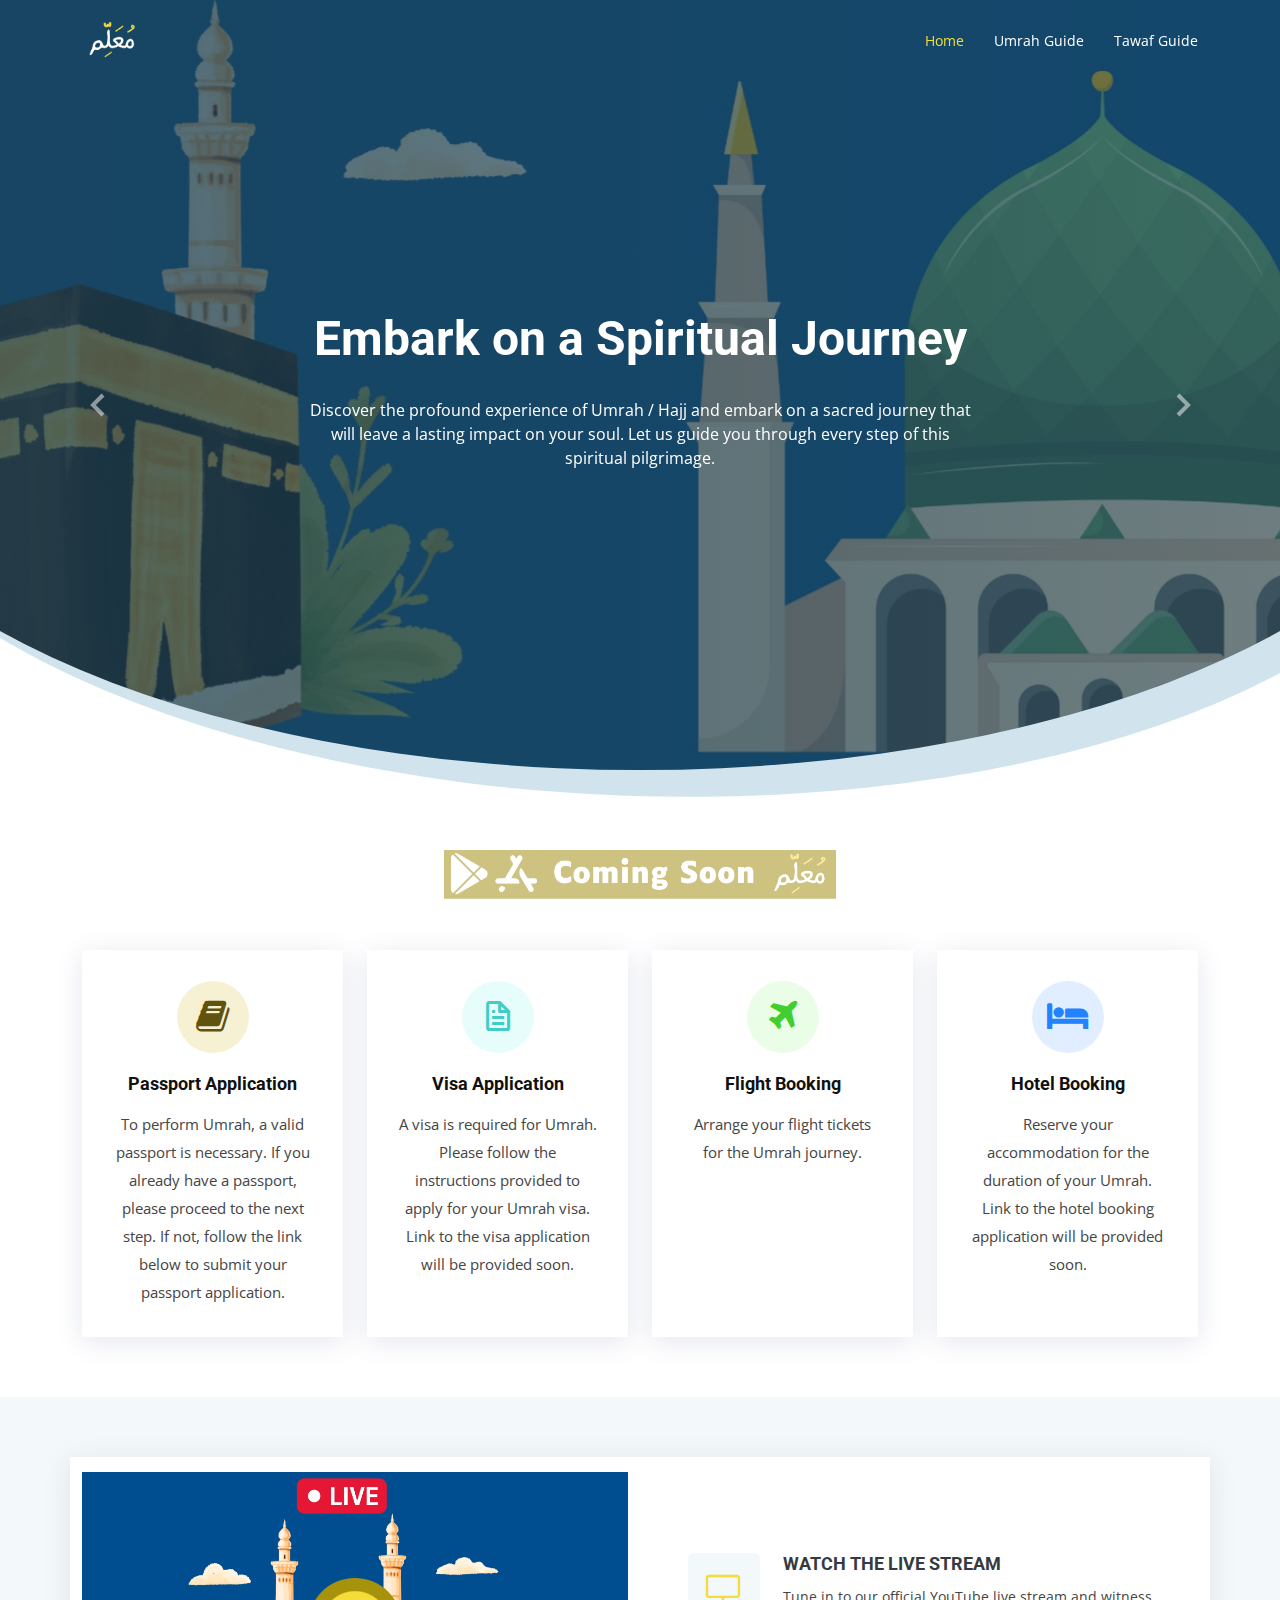
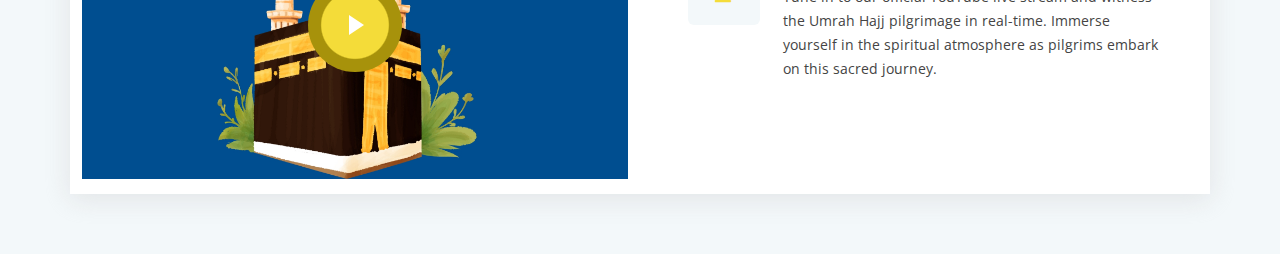
==== commit 7b6e33d5: "Add files via upload" ====
--- a/index.html
+++ b/index.html
@@ -45,9 +45,9 @@
     <div class="container d-flex justify-content-between align-items-center">
 
       <div class="logo">
-        <h1 class="text-light"><a href="index.html"><span>Your Muallim</span></a></h1>
+        <!--<h1 class="text-light"><a href="index.html"><span>Your Muallim</span></a></h1>-->
         <!-- Uncomment below if you prefer to use an image logo -->
-        <!-- <a href="index.html"><img src="assets/img/logo.png" alt="" class="img-fluid"></a>-->
+        <a href="index.html"><img src="assets/img/nav_image.png" alt="" class="img-fluid"></a>
       </div>
 
       <nav id="navbar" class="navbar">
@@ -376,7 +376,7 @@
     </div> -->
   <!-- </footer>End Footer -->
 
-  <!-- <a href="#" class="back-to-top d-flex align-items-center justify-content-center"><i class="bi bi-arrow-up-short"></i></a> -->
+  <a href="#" class="back-to-top d-flex align-items-center justify-content-center"><i class="bi bi-arrow-up-short"></i></a>
 
   <!-- Vendor JS Files -->
   <script src="assets/vendor/purecounter/purecounter_vanilla.js"></script>
@@ -391,6 +391,28 @@
   <!-- Template Main JS File -->
   <script src="assets/js/main.js"></script>
 
+  <div class="footer-container">
+		<img src="assets/img/coming_soon.png" alt="Coming Soon" class="footer-image">
+	  </div>
+
 </body>
 
+<style>
+
+.footer-container {
+  position: fixed;
+  bottom: 0;
+  left: 0;
+  width: 100%;
+  text-align: center;
+}
+
+.footer-image {
+  width: auto;
+  height: 50px;
+  opacity: 0.5;
+}
+
+</style>
+
 </html>--- a/assets/css/style.css
+++ b/assets/css/style.css
@@ -44,7 +44,7 @@
   right: 15px;
   bottom: 15px;
   z-index: 99999;
-  background: #68A4C4;
+  background: #7c6d05;
   width: 40px;
   height: 40px;
   border-radius: 4px;
@@ -58,7 +58,7 @@
 }
 
 .back-to-top:hover {
-  background: #85b6cf;
+  background: #9b8915;
   color: #fff;
 }
 
@@ -83,7 +83,7 @@
 }
 
 #header.header-scrolled {
-  background: rgba(30, 67, 86, 0.8);
+  background: #7c6d05;
   height: 60px;
 }
 
@@ -106,7 +106,7 @@
 #header .logo img {
   padding: 0;
   margin: 0;
-  max-height: 40px;
+  max-height: 60px;
 }
 
 #main {
@@ -159,7 +159,7 @@
 .navbar .active,
 .navbar .active:focus,
 .navbar li:hover>a {
-  color: #a2cce3;
+  color: #f4dc39;
 }
 
 .navbar .dropdown ul {
@@ -762,12 +762,12 @@
 }
 
 .why-us .icon-box .icon i {
-  color: #68A4C4;
+  color: #f4dc39;
   font-size: 32px;
 }
 
 .why-us .icon-box:hover .icon {
-  background: #68A4C4;
+  background: #ebde90;
 }
 
 .why-us .icon-box:hover .icon i {
@@ -788,7 +788,7 @@
 }
 
 .why-us .icon-box .title a:hover {
-  color: #68A4C4;
+  color: #a7920b;
 }
 
 .why-us .icon-box .description {
@@ -809,7 +809,7 @@
 .why-us .play-btn {
   width: 94px;
   height: 94px;
-  background: radial-gradient(#68A4C4 50%, rgba(104, 164, 196, 0.4) 52%);
+  background: radial-gradient(#f4dc39 50%, #a7920b 52%);
   border-radius: 50%;
   display: block;
   position: absolute;
@@ -845,14 +845,14 @@
   animation-timing-function: steps;
   opacity: 1;
   border-radius: 50%;
-  border: 5px solid rgba(104, 164, 196, 0.7);
+  border: 5px solid #ebde90;
   top: -15%;
   left: -15%;
   background: rgba(198, 16, 0, 0);
 }
 
 .why-us .play-btn:hover::after {
-  border-left: 15px solid #68A4C4;
+  border-left: 15px solid #ebde90;
   transform: scale(20);
 }
 
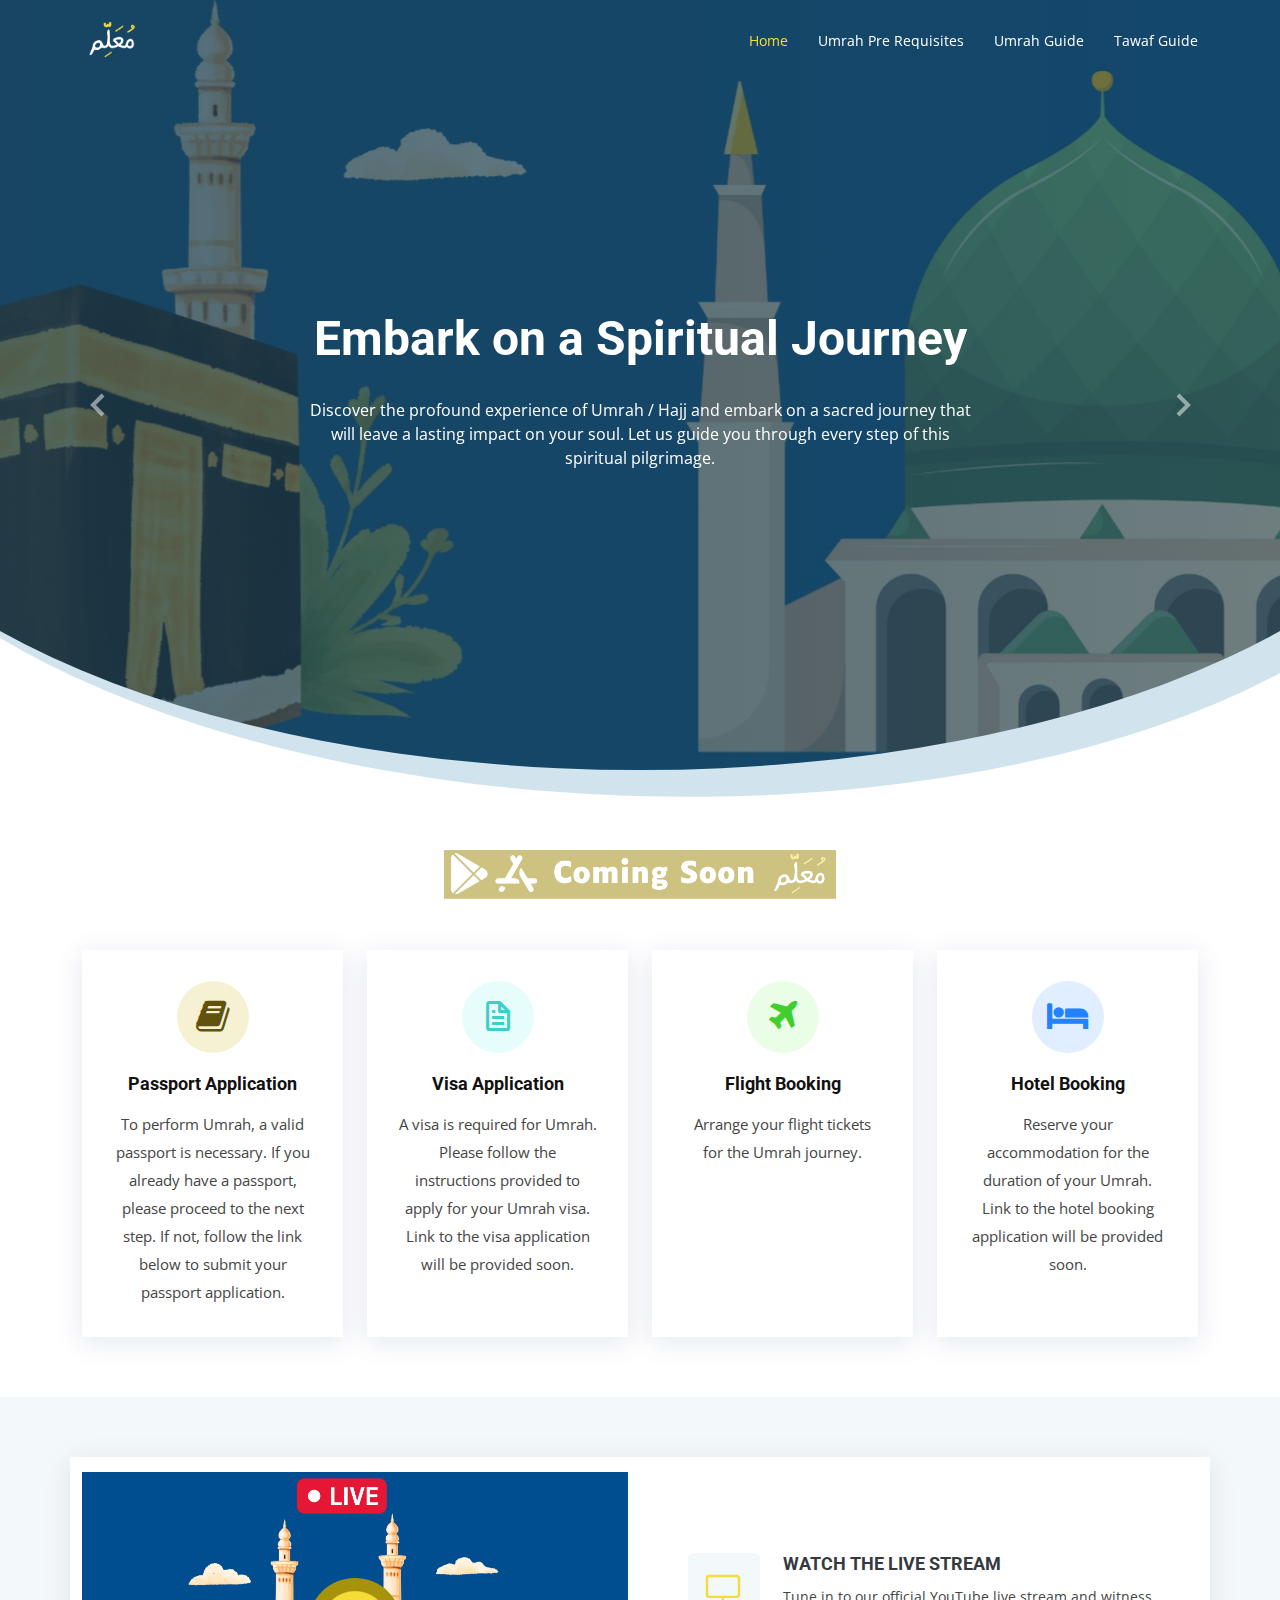
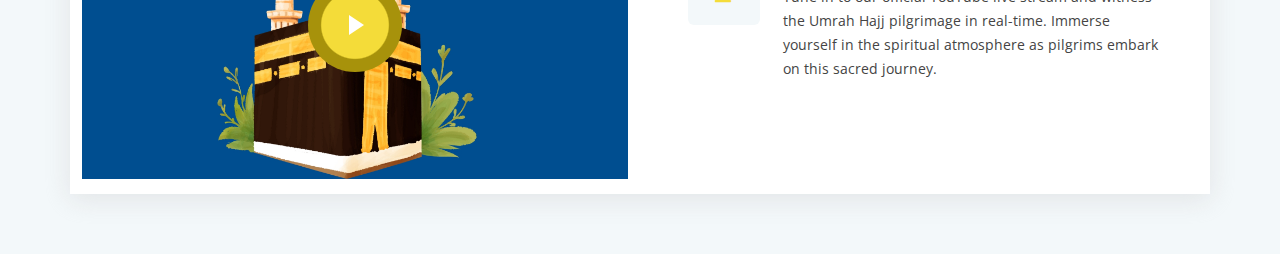
==== commit ccff27a3: "Add files via upload" ====
--- a/index.html
+++ b/index.html
@@ -5,13 +5,12 @@
   <meta charset="utf-8">
   <meta content="width=device-width, initial-scale=1.0" name="viewport">
 
-  <title>Moderna Bootstrap Template - Index</title>
+  <title>Muallim</title>
   <meta content="" name="description">
   <meta content="" name="keywords">
 
   <!-- Favicons -->
   <link href="assets/img/favicon.png" rel="icon">
-  <link href="assets/img/apple-touch-icon.png" rel="apple-touch-icon">
 
   <!-- Google Fonts -->
   <link href="https://fonts.googleapis.com/css?family=Open+Sans:300,300i,400,400i,600,600i,700,700i|Roboto:300,300i,400,400i,500,500i,700,700i&display=swap" rel="stylesheet">
@@ -53,10 +52,10 @@
       <nav id="navbar" class="navbar">
         <ul>
           <li><a class="active " href="index.html">Home</a></li>
+          <li><a href="pre_req.html">Umrah Pre Requisites</a></li>
           <li><a href="umrah.html">Umrah Guide</a></li>
           <li><a href="tawaf_steps.html">Tawaf Guide</a></li>
-          <!-- <li><a href="portfolio.html">Portfolio</a></li>
-          <li><a href="team.html">Team</a></li>
+          <!--<li><a href="team.html">Team</a></li>
           <li><a href="blog.html">Blog</a></li>
           <li class="dropdown"><a href="#"><span>Drop Down</span> <i class="bi bi-chevron-down"></i></a>
             <ul>
@@ -413,6 +412,13 @@
   opacity: 0.5;
 }
 
+@media screen and (max-width:400px){
+			.footer-image{
+				width:100%;
+				height: auto;
+			}
+		}
+
 </style>
 
 </html>--- a/assets/css/style.css
+++ b/assets/css/style.css
@@ -42,7 +42,7 @@
   visibility: hidden;
   opacity: 0;
   right: 15px;
-  bottom: 15px;
+  bottom: 50px;
   z-index: 99999;
   background: #7c6d05;
   width: 40px;
@@ -2314,4 +2314,4 @@
 
 #footer .credits a {
   color: #a2cce3;
-}+}
